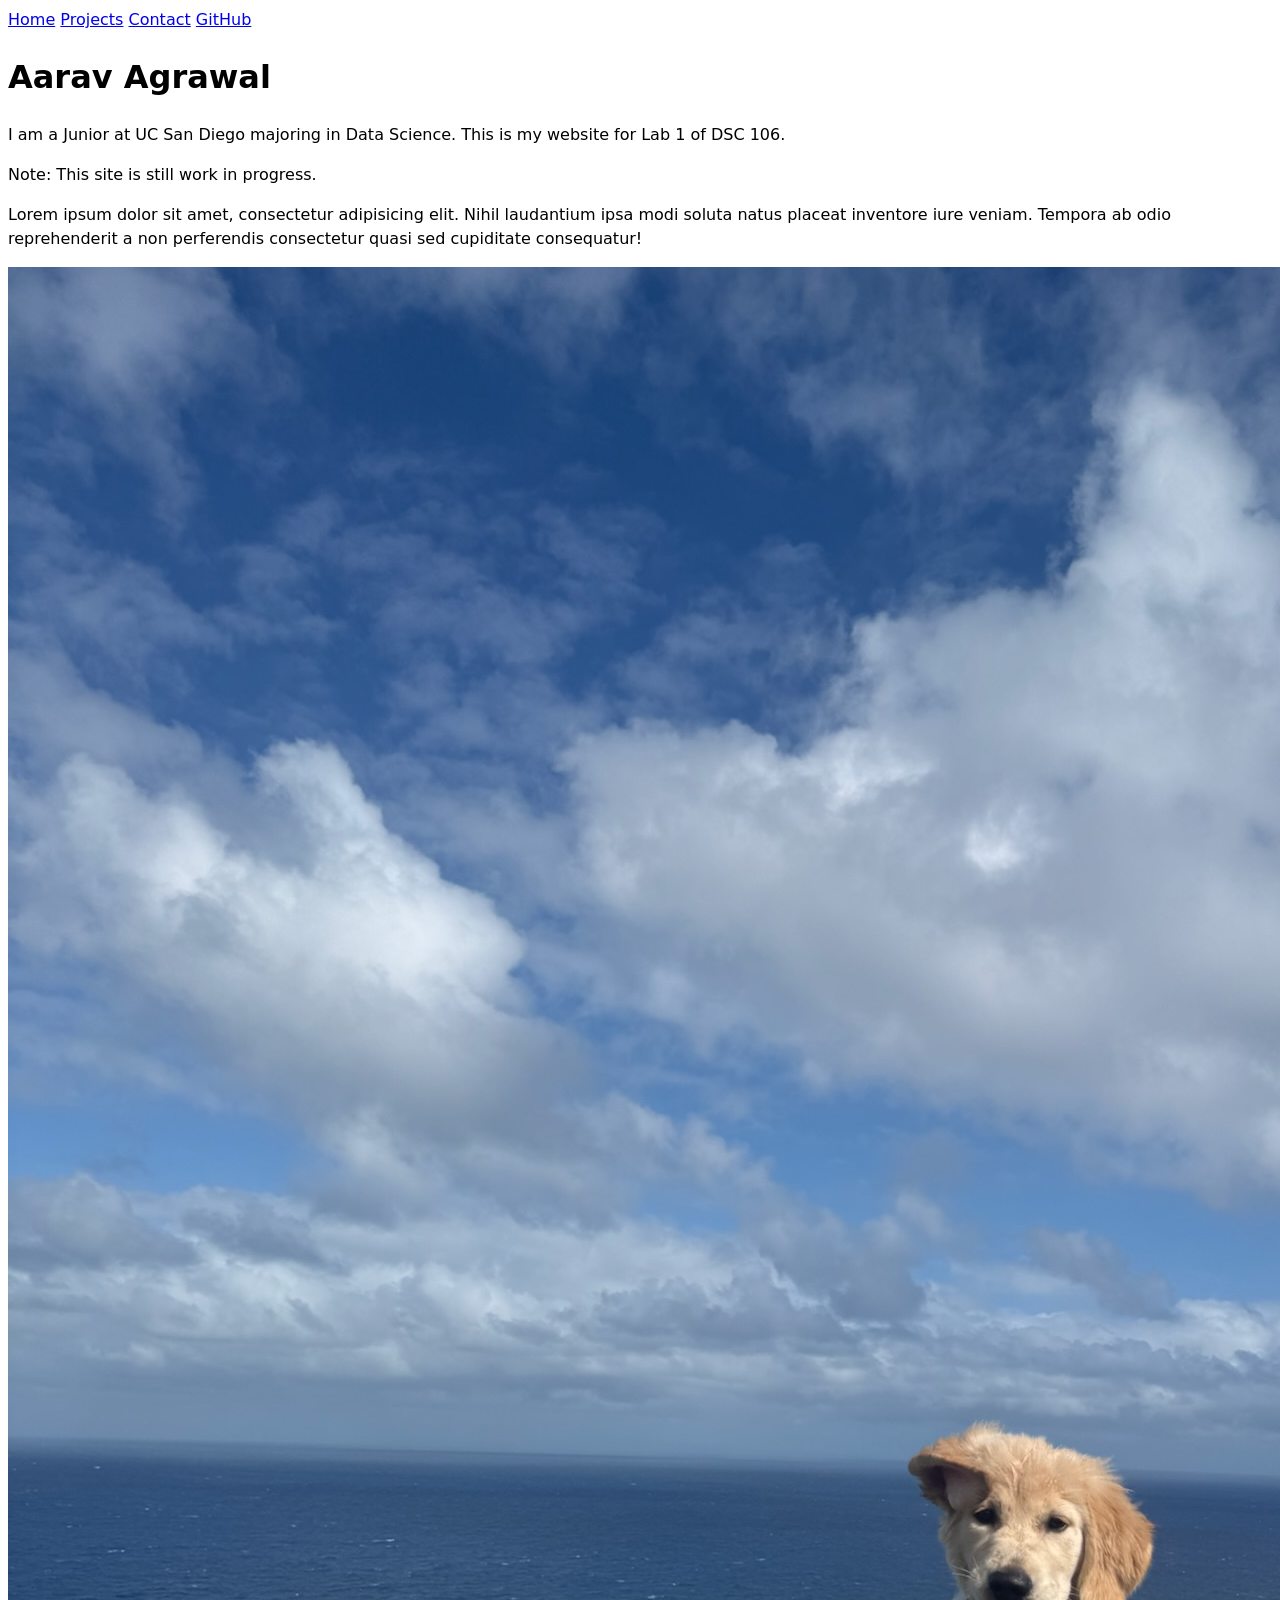
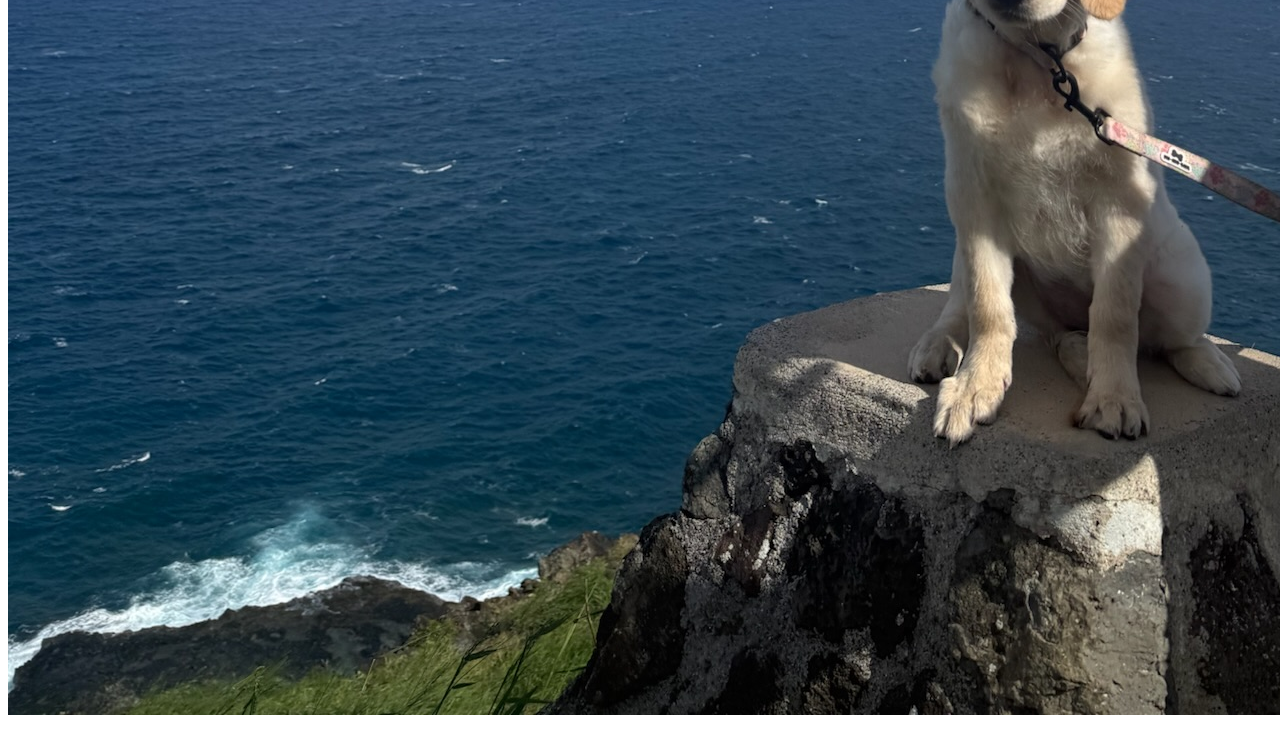
==== index.html @ 8306f496 "Rechecking nav" ====
<!DOCTYPE html>
<html lang="en">
<head>
    <meta charset="UTF-8">
    <meta name="viewport" content="width=device-width, initial-scale=1.0">
    <title>Aarav Agrawal: Personal Site and Portfolio</title>
    <link rel="stylesheet" href="styles.css">
</head>
<body>
    <nav>
        <a href=".">Home</a>
        <a href="projects/">Projects</a>
        <a href="contact/">Contact</a>
        <a href="https://github.com/aarav1335" target="_blank">GitHub</a>
    </nav>
    <h1>Aarav Agrawal</h1>
    <p>I am a Junior at UC San Diego majoring in Data Science. This is my website for Lab 1 of DSC 106.</p>
    <p>Note: This site is still work in progress.</p>
    <p>Lorem ipsum dolor sit amet, consectetur adipisicing elit. Nihil laudantium ipsa modi soluta natus placeat inventore iure veniam. Tempora ab odio reprehenderit a non perferendis consectetur quasi sed cupiditate consequatur!</p>
    <img src="images/dog.JPG" alt="A golden puppy near the ocean">
</body>
</html>
---- styles.css ----
body {
  /* Set line height to 1.5 times the font size
	   and use the OS’s UI font as the website font
	 */
  font: 100%/1.5 system-ui;
}
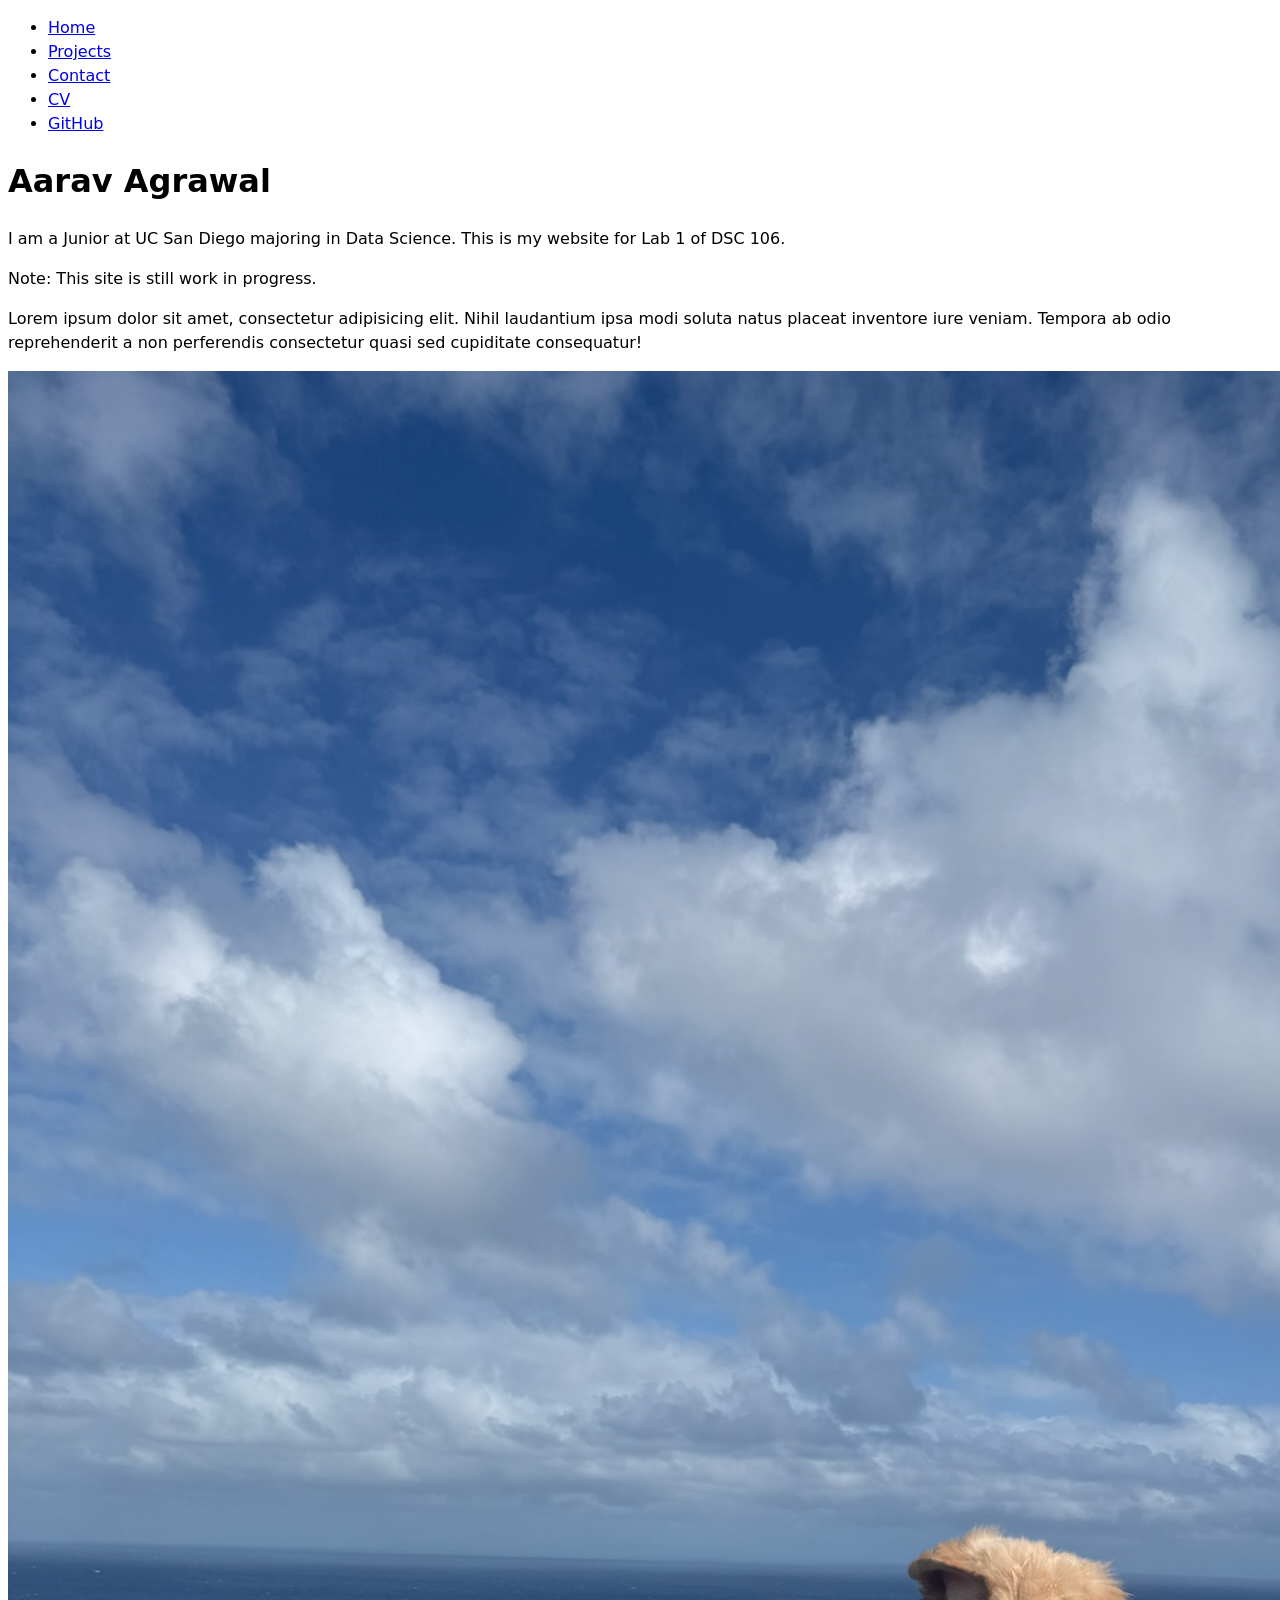
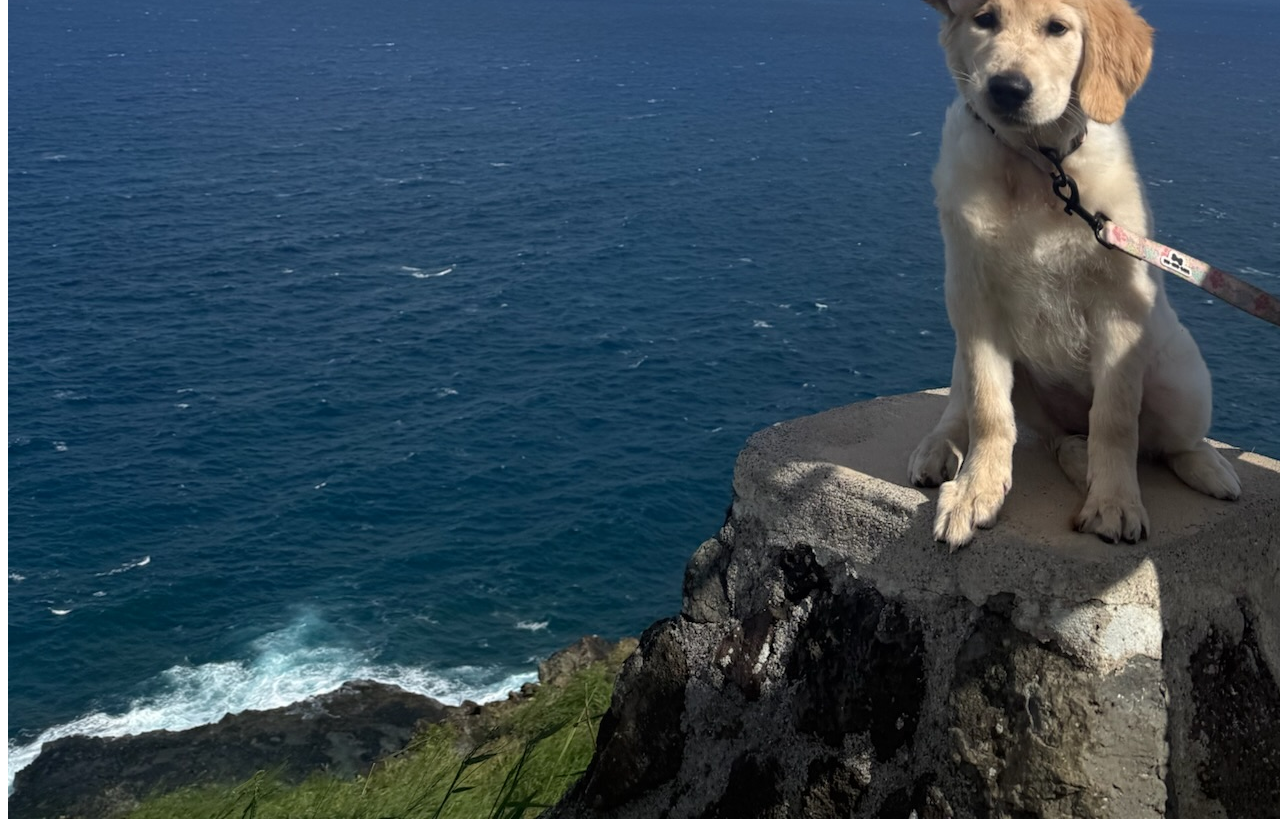
==== commit 4792c539: "Final checks" ====
--- a/index.html
+++ b/index.html
@@ -8,10 +8,13 @@
 </head>
 <body>
     <nav>
-        <a href=".">Home</a>
-        <a href="projects/">Projects</a>
-        <a href="contact/">Contact</a>
-        <a href="https://github.com/aarav1335" target="_blank">GitHub</a>
+        <ul>
+            <li><a href=".">Home</a></li>
+            <li><a href="projects/">Projects</a></li>
+            <li><a href="contact/">Contact</a></li>
+            <li><a href="CV/">CV</a></li>
+            <li><a href="https://github.com/aarav1335" target="_blank">GitHub</a></li>
+        </ul> 
     </nav>
     <h1>Aarav Agrawal</h1>
     <p>I am a Junior at UC San Diego majoring in Data Science. This is my website for Lab 1 of DSC 106.</p>
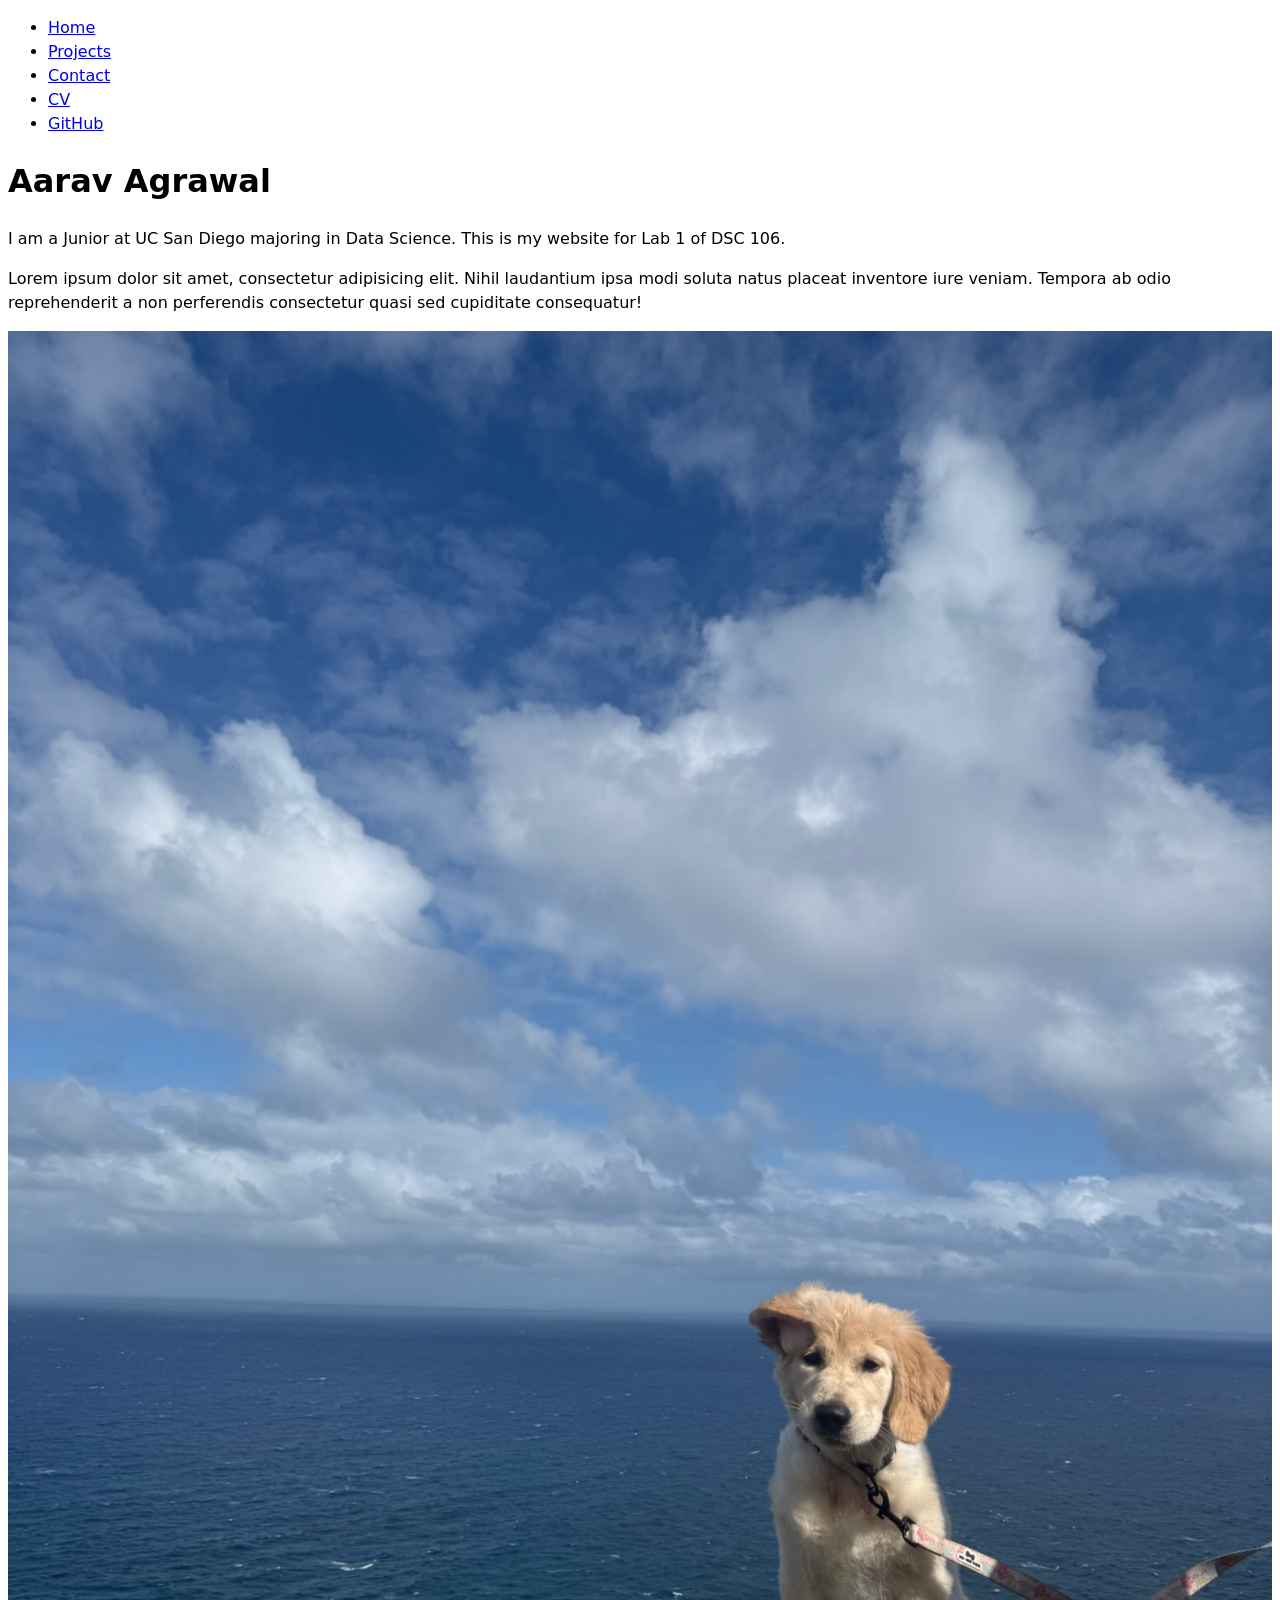
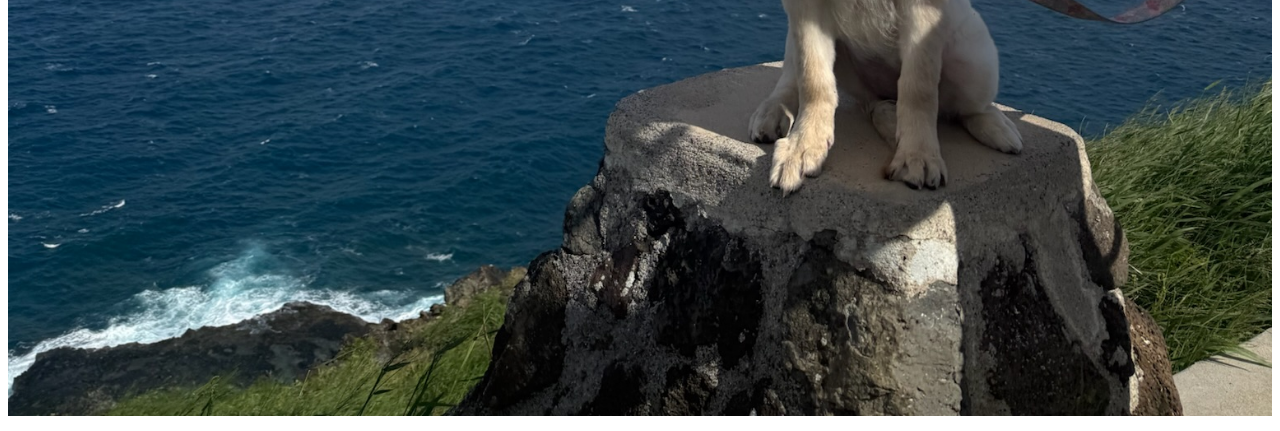
==== commit 947a32b1: "Final Websit" ====
--- a/index.html
+++ b/index.html
@@ -18,7 +18,6 @@
     </nav>
     <h1>Aarav Agrawal</h1>
     <p>I am a Junior at UC San Diego majoring in Data Science. This is my website for Lab 1 of DSC 106.</p>
-    <p>Note: This site is still work in progress.</p>
     <p>Lorem ipsum dolor sit amet, consectetur adipisicing elit. Nihil laudantium ipsa modi soluta natus placeat inventore iure veniam. Tempora ab odio reprehenderit a non perferendis consectetur quasi sed cupiditate consequatur!</p>
     <img src="images/dog.JPG" alt="A golden puppy near the ocean">
 </body>
--- a/styles.css
+++ b/styles.css
@@ -3,4 +3,7 @@
 	   and use the OS’s UI font as the website font
 	 */
   font: 100%/1.5 system-ui;
+}
+img {
+  max-width: 100%;
 }
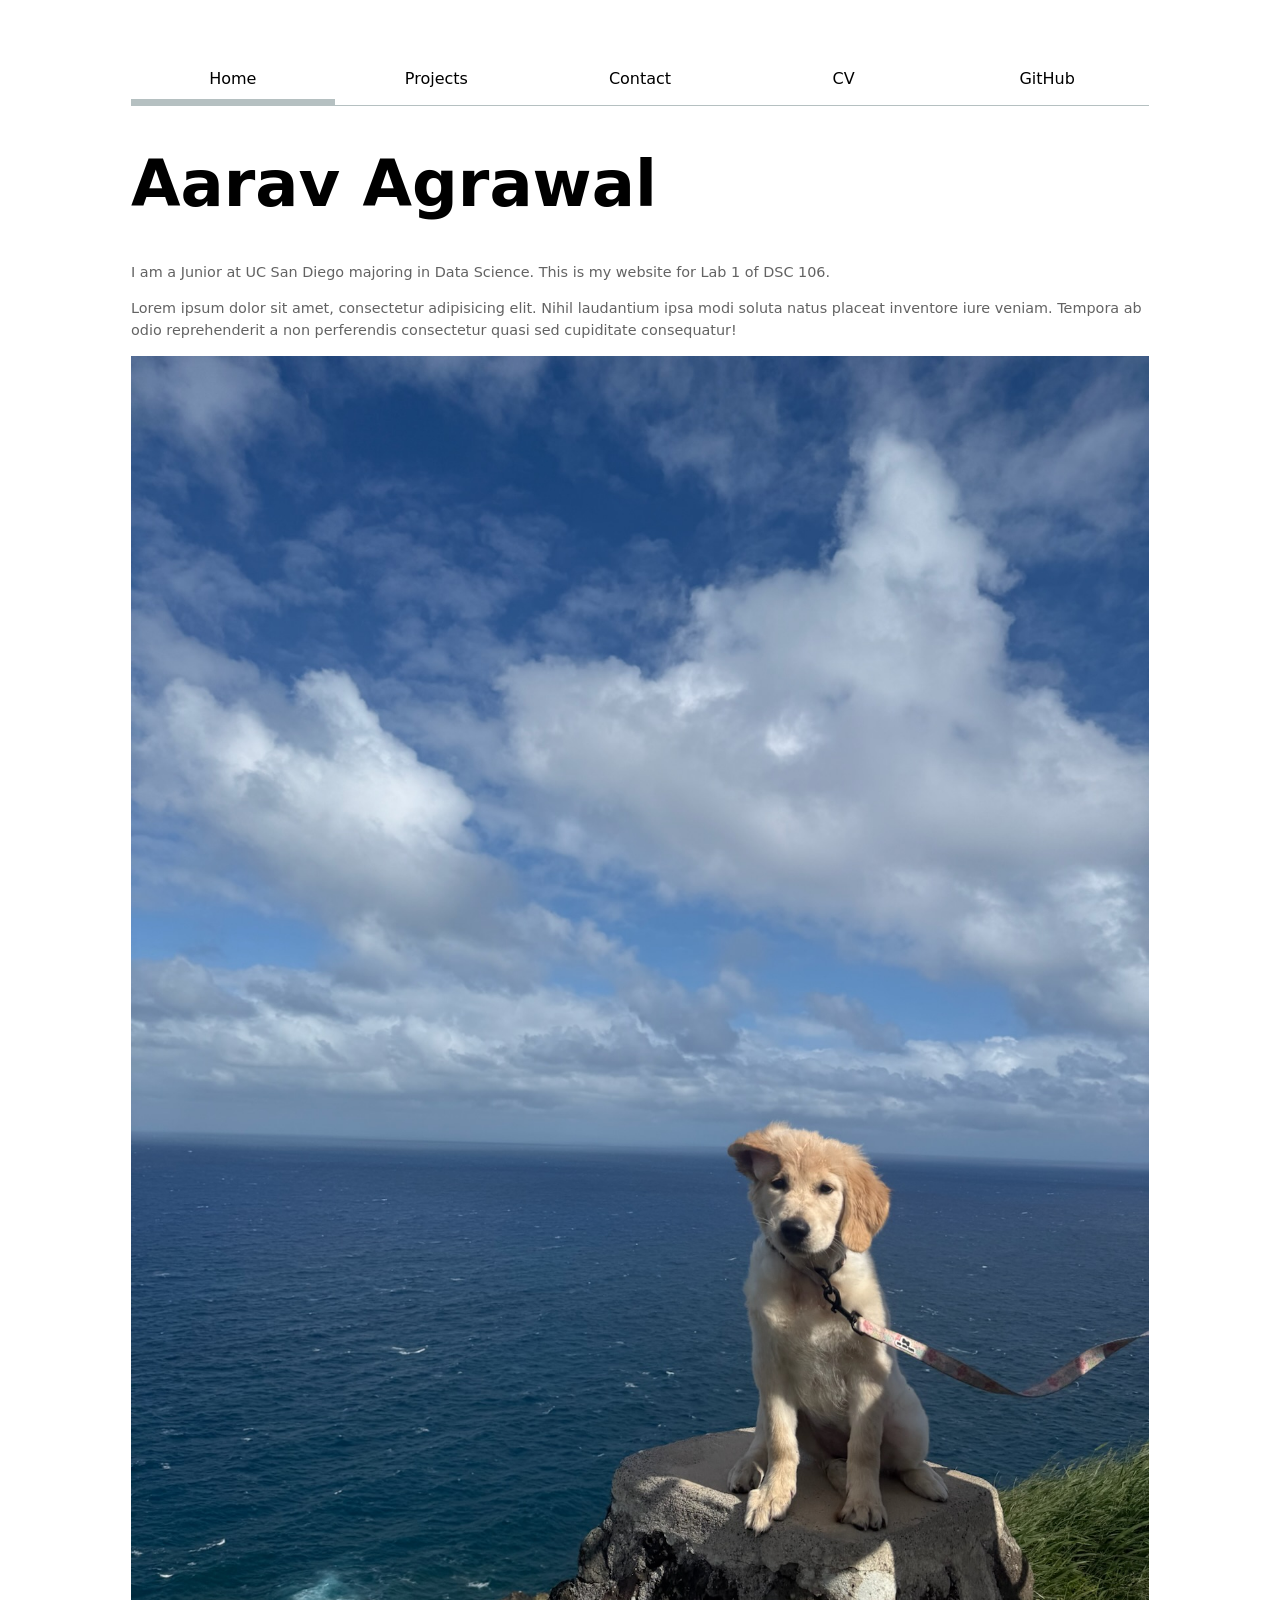
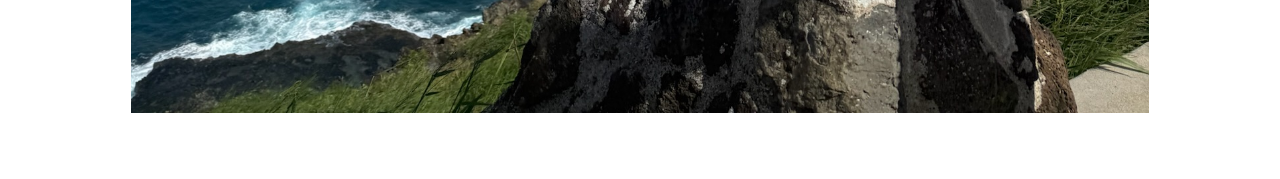
==== commit 0f5cd966: "Lab 2 submission first" ====
--- a/index.html
+++ b/index.html
@@ -9,7 +9,7 @@
 <body>
     <nav>
         <ul>
-            <li><a href=".">Home</a></li>
+            <li><a class = 'current' href=".">Home</a></li>
             <li><a href="projects/">Projects</a></li>
             <li><a href="contact/">Contact</a></li>
             <li><a href="CV/">CV</a></li>
--- a/styles.css
+++ b/styles.css
@@ -3,7 +3,98 @@
 	   and use the OS’s UI font as the website font
 	 */
   font: 100%/1.5 system-ui;
+  max-width: 100ch;
+  margin-inline: auto;
+  padding: 4%;
 }
 img {
   max-width: 100%;
+}
+nav ul {
+  display: contents;
+}
+nav li {
+  display: contents;
+}
+nav {
+  display: flex;
+  margin-bottom: 1%;
+  border-bottom-width: 1px;
+  border-bottom-style: solid;
+  border-bottom-color: oklch(80% 3% 200);
+}
+nav a {
+  flex: 1;
+  text-decoration: none;
+  color: inherit;
+  text-align: center;
+  padding: 0.5em;
+}
+a.current {
+  border-bottom-width: 0.4em;
+  border-bottom-color: oklch(80% 3% 200);
+  border-bottom-style: solid;
+  padding-bottom: 0.5em;
+}
+html {
+    --color-accent: oklch(57.547% 0.12569 239.935);
+    accent-color: var(--color-accent);
+}
+nav a:hover {
+    border-bottom: 0.4em solid var(--color-accent);
+    background-color: oklch(from var(--color-accent) 95% 5% h);
+}
+form {
+    display: grid;
+    grid-template-columns: auto 1fr;
+    gap: 1em;
+}
+label {
+    display: grid;
+    grid-template-columns: subgrid;
+    grid-column: 1 / -1;
+}
+button {
+    grid-column: 1 / -1;
+}
+.projects {
+    display: grid;
+    grid-template-columns: repeat(auto-fill, minmax(15em, 1fr));
+    gap: 1.3em;
+}
+.projects article {
+    display: grid;
+    grid-template-rows: subgrid;
+    grid-row: span 3;
+}
+.projects article h2 {
+    margin: 0;
+}
+h1 {
+    font-size: 400%;
+}
+h1, h2, h3, h4, h5, h6 {
+    line-height: 1.1;
+    text-wrap: balance;
+}
+section {
+    border-top: 1px solid oklch(80% 3% 200);
+    padding-top: 1em;
+    margin-top: 1em;
+}
+article header {
+    display: flex;
+    justify-content: space-between;
+}
+h2 {
+    font-size: 1.3em;
+    color: var(--color-accent);
+}
+h3 {
+    font-size: 1em;
+    margin-bottom: 0;
+}
+body > p {
+    color: oklch(50% 0% 0);
+    font-size: 0.9em;
 }
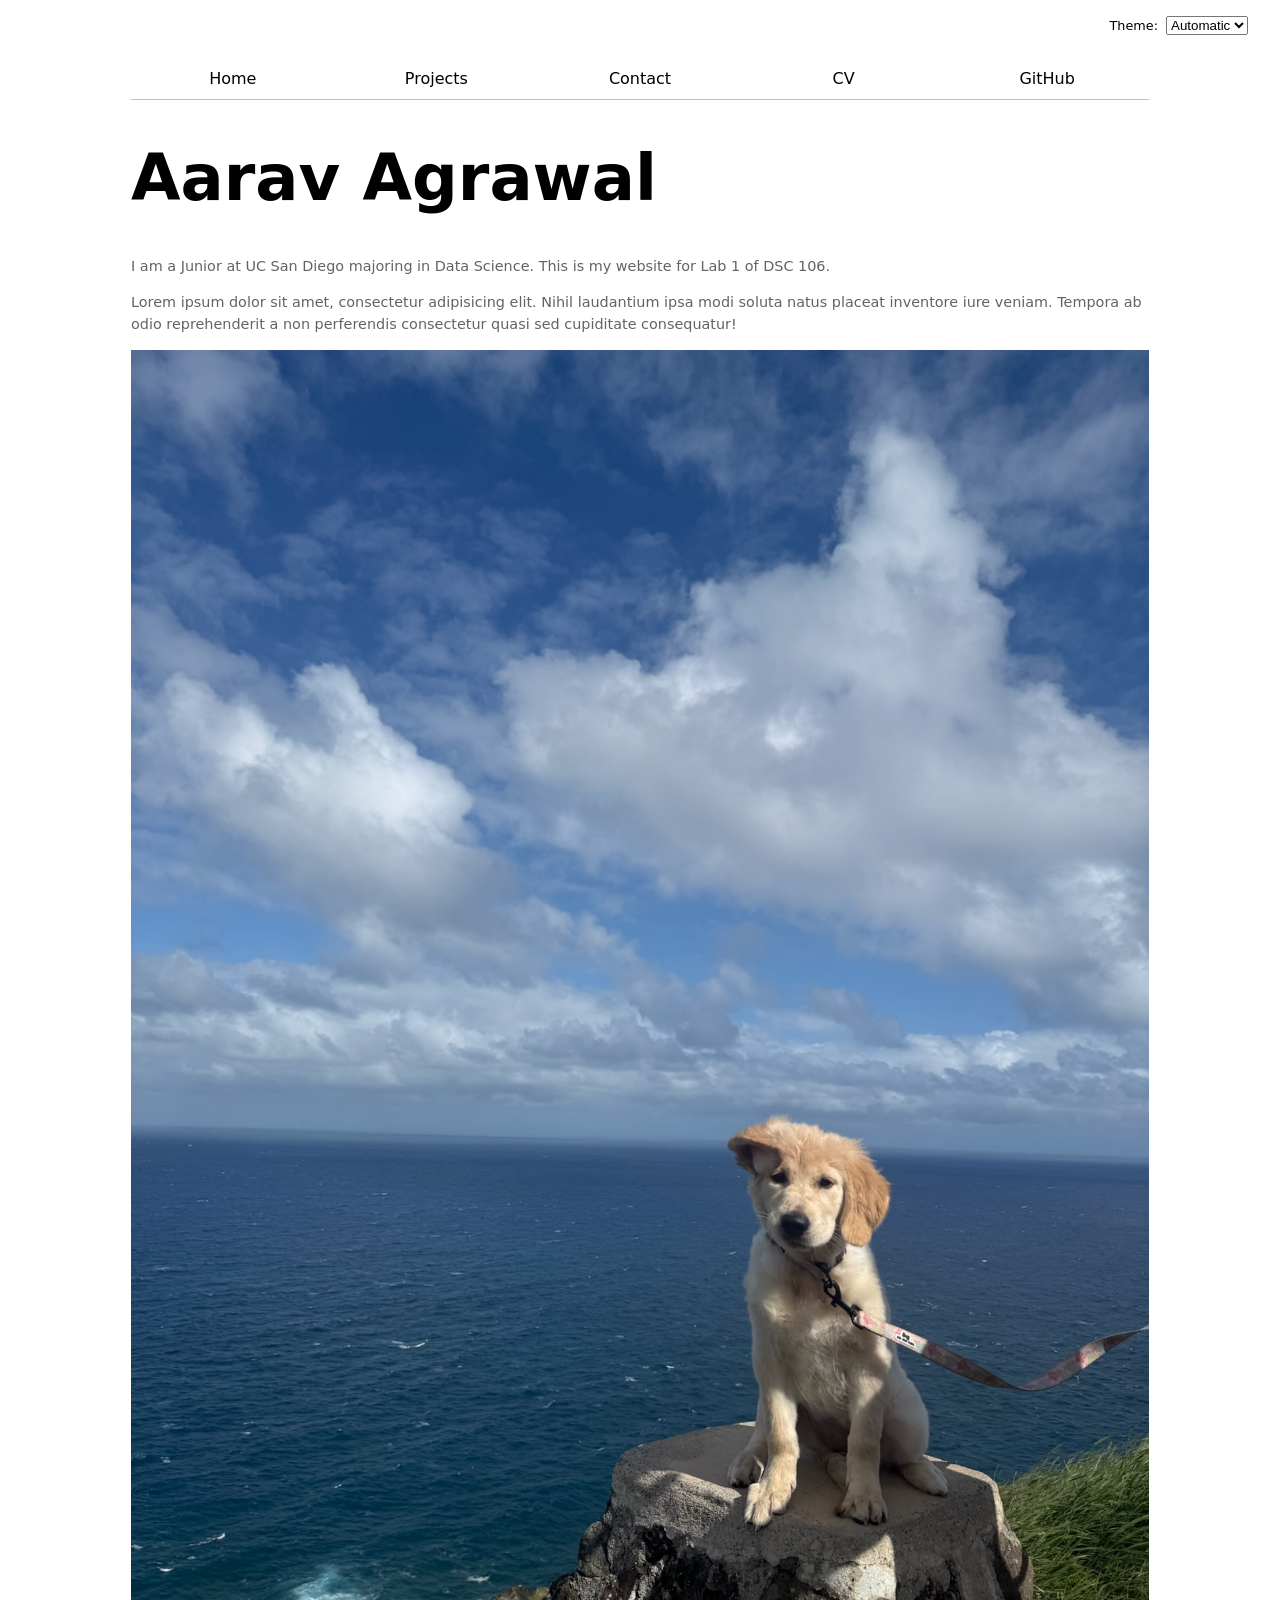
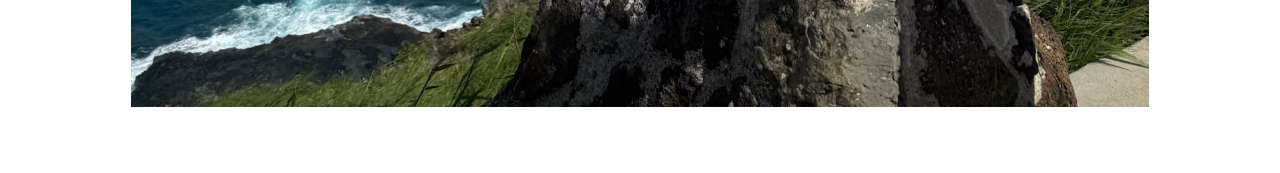
==== commit ab66266e: "Lab 3 Submission All changes according to Lab 3 Requirements" ====
--- a/index.html
+++ b/index.html
@@ -7,18 +7,10 @@
     <link rel="stylesheet" href="styles.css">
 </head>
 <body>
-    <nav>
-        <ul>
-            <li><a class = 'current' href=".">Home</a></li>
-            <li><a href="projects/">Projects</a></li>
-            <li><a href="contact/">Contact</a></li>
-            <li><a href="CV/">CV</a></li>
-            <li><a href="https://github.com/aarav1335" target="_blank">GitHub</a></li>
-        </ul> 
-    </nav>
     <h1>Aarav Agrawal</h1>
     <p>I am a Junior at UC San Diego majoring in Data Science. This is my website for Lab 1 of DSC 106.</p>
     <p>Lorem ipsum dolor sit amet, consectetur adipisicing elit. Nihil laudantium ipsa modi soluta natus placeat inventore iure veniam. Tempora ab odio reprehenderit a non perferendis consectetur quasi sed cupiditate consequatur!</p>
     <img src="images/dog.JPG" alt="A golden puppy near the ocean">
+    <script src="/global.js" type="module"></script>
 </body>
 </html>
--- a/styles.css
+++ b/styles.css
@@ -21,7 +21,8 @@
   margin-bottom: 1%;
   border-bottom-width: 1px;
   border-bottom-style: solid;
-  border-bottom-color: oklch(80% 3% 200);
+  --border-color: oklch(50% 10% 200 / 40%);
+  border-bottom-color: var(--border-color);
 }
 nav a {
   flex: 1;
@@ -42,7 +43,7 @@
 }
 nav a:hover {
     border-bottom: 0.4em solid var(--color-accent);
-    background-color: oklch(from var(--color-accent) 95% 5% h);
+    background-color: color-mix(in oklch, var(--color-accent), canvas 85%);
 }
 form {
     display: grid;
@@ -97,4 +98,19 @@
 body > p {
     color: oklch(50% 0% 0);
     font-size: 0.9em;
+}
+
+:root {
+  color-scheme: light dark;
+}
+
+.color-scheme {
+  position: absolute;
+  top: 1rem;
+  right: 2rem;
+  font-size: 80%;
+  font-family: inherit;
+  display: flex;
+  align-items: center;
+  gap: 0.5rem;
 }
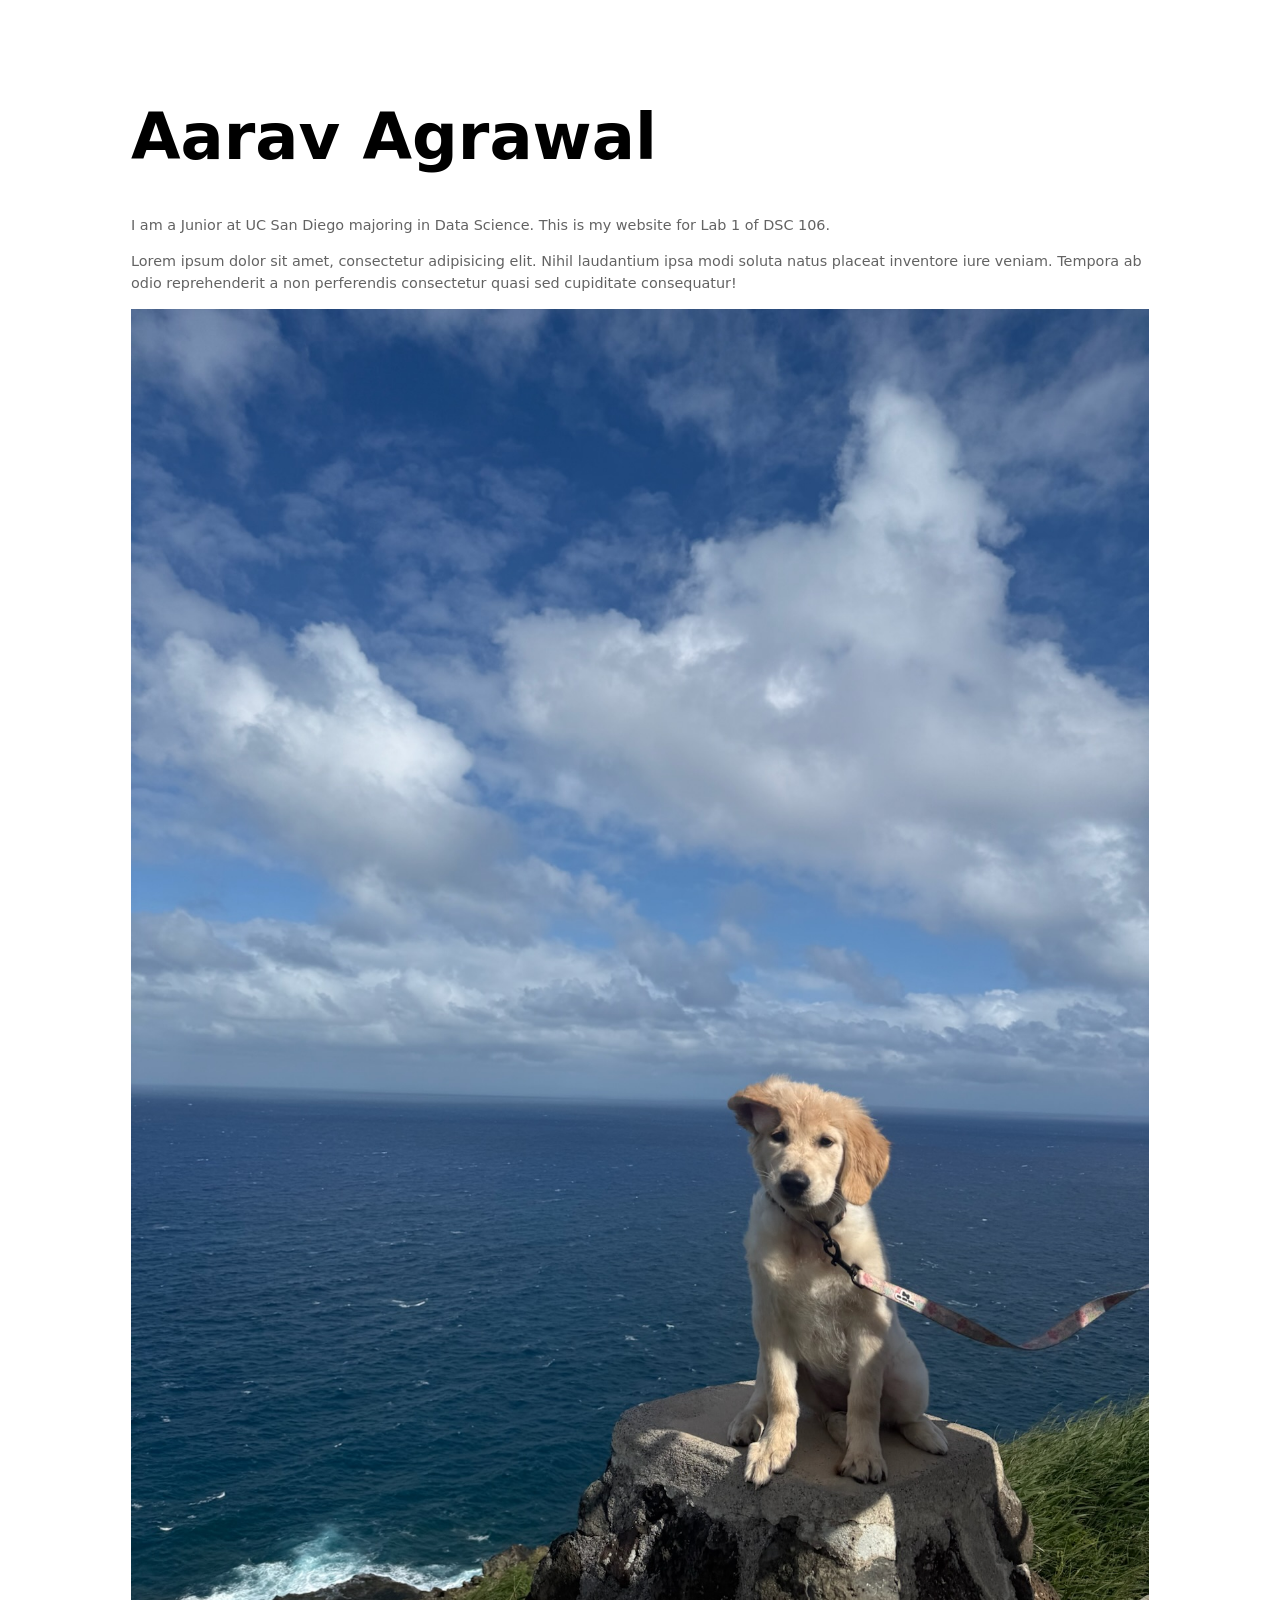
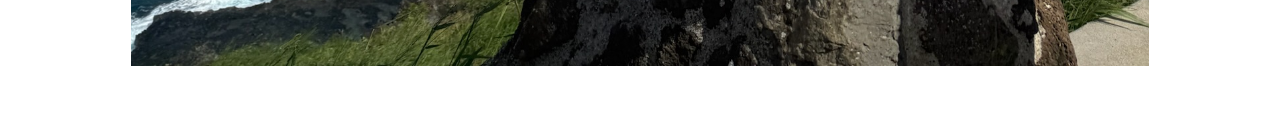
==== commit 00022307: "lab 3 correction" ====
--- a/index.html
+++ b/index.html
@@ -11,6 +11,6 @@
     <p>I am a Junior at UC San Diego majoring in Data Science. This is my website for Lab 1 of DSC 106.</p>
     <p>Lorem ipsum dolor sit amet, consectetur adipisicing elit. Nihil laudantium ipsa modi soluta natus placeat inventore iure veniam. Tempora ab odio reprehenderit a non perferendis consectetur quasi sed cupiditate consequatur!</p>
     <img src="images/dog.JPG" alt="A golden puppy near the ocean">
-    <script src="/global.js" type="module"></script>
+    <script src="/portfolio/global.js" type="module"></script>
 </body>
 </html>
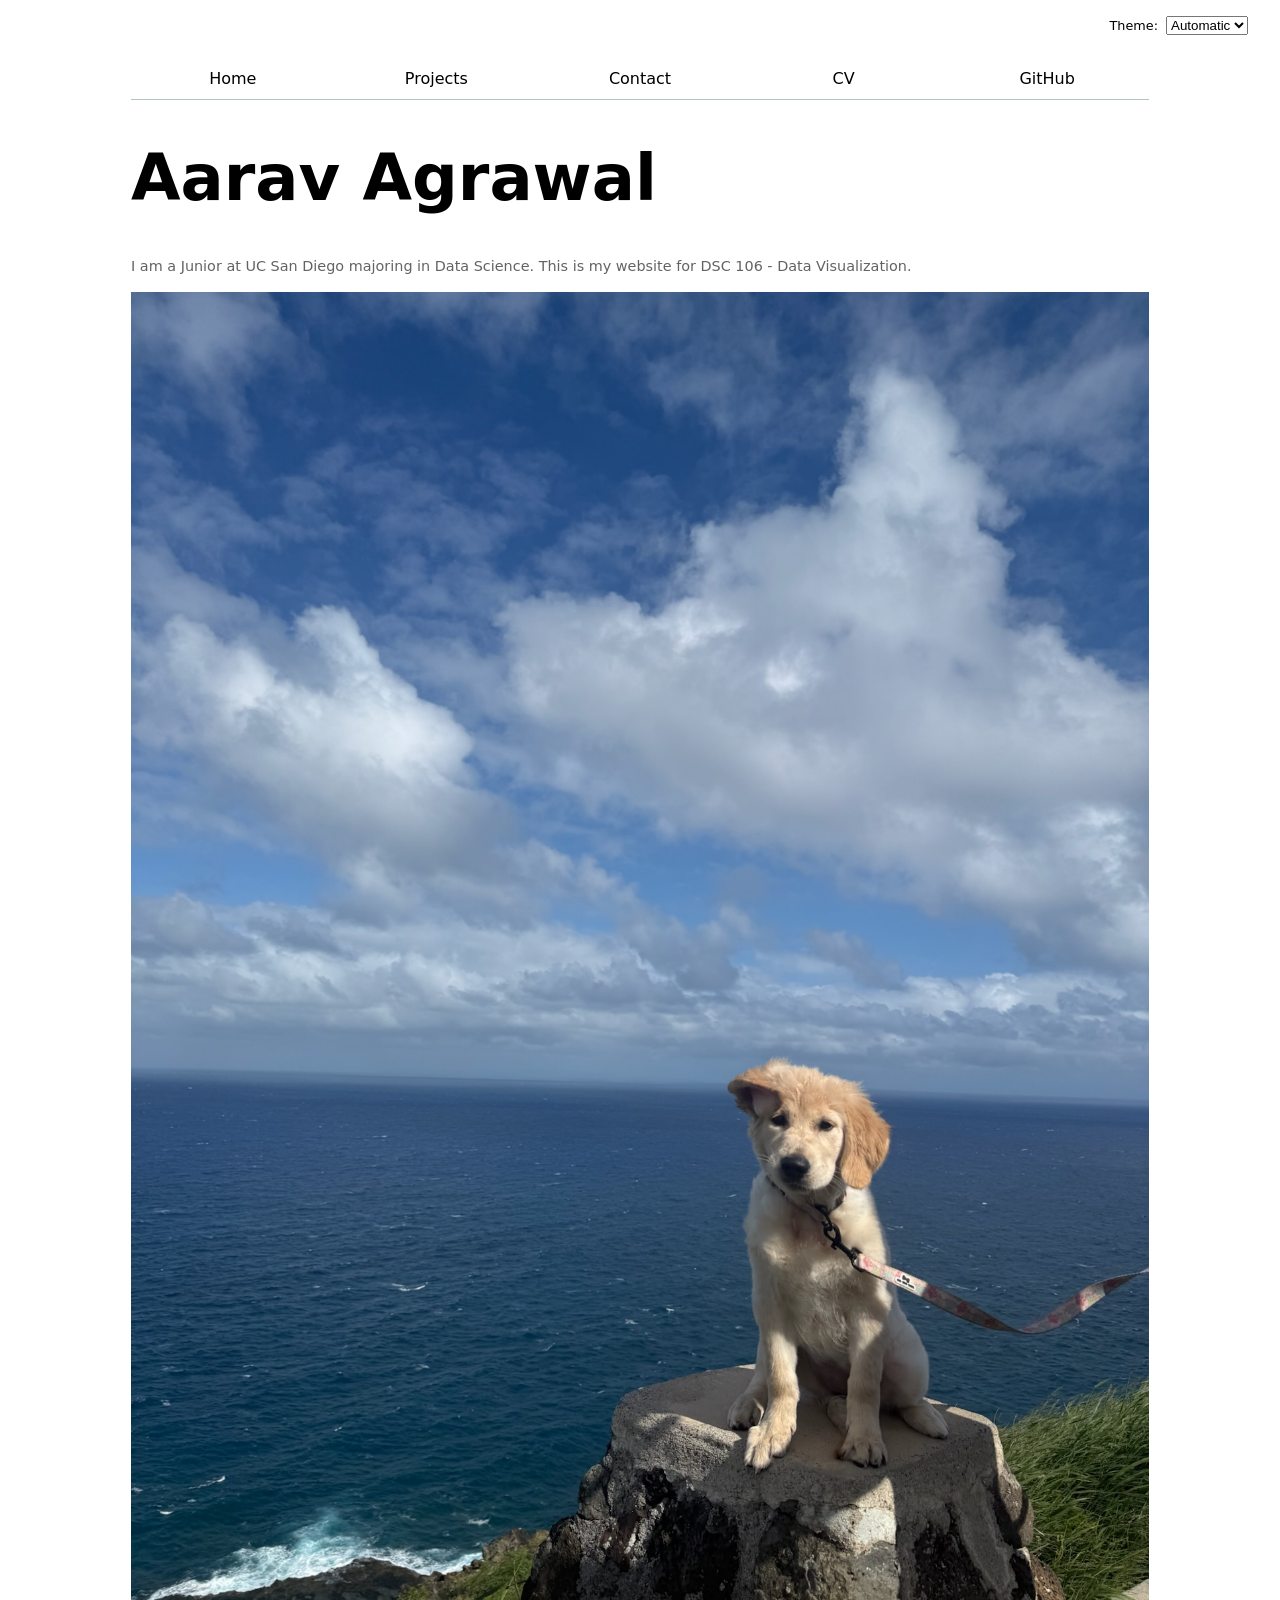
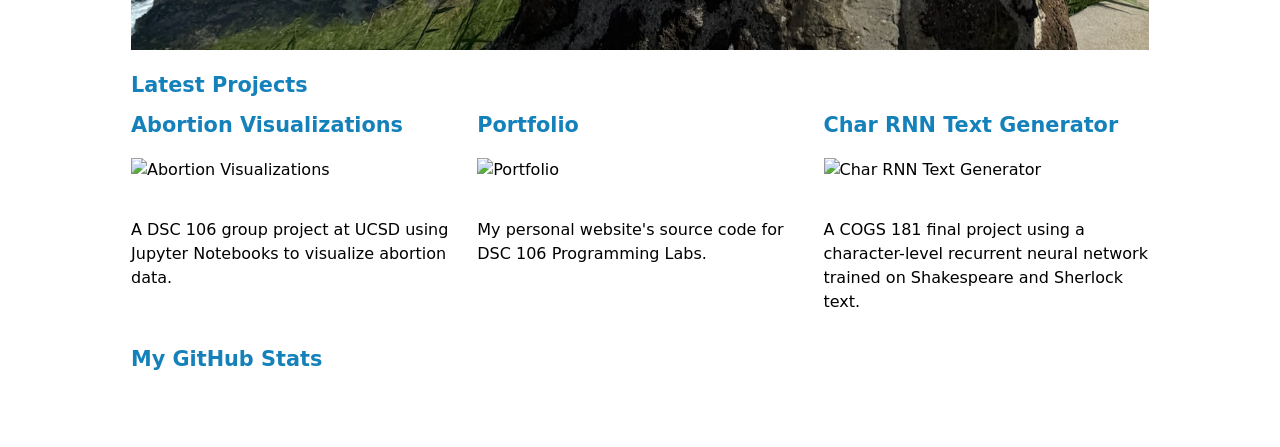
==== commit 05f929ba: "Lab 4 submission" ====
--- a/index.html
+++ b/index.html
@@ -8,9 +8,13 @@
 </head>
 <body>
     <h1>Aarav Agrawal</h1>
-    <p>I am a Junior at UC San Diego majoring in Data Science. This is my website for Lab 1 of DSC 106.</p>
-    <p>Lorem ipsum dolor sit amet, consectetur adipisicing elit. Nihil laudantium ipsa modi soluta natus placeat inventore iure veniam. Tempora ab odio reprehenderit a non perferendis consectetur quasi sed cupiditate consequatur!</p>
+    <p>I am a Junior at UC San Diego majoring in Data Science. This is my website for DSC 106 - Data Visualization.</p>
     <img src="images/dog.JPG" alt="A golden puppy near the ocean">
-    <script src="/portfolio/global.js" type="module"></script>
+    <h2>Latest Projects</h2>
+    <div class="projects"></div>
+    <h2>My GitHub Stats</h2>
+    <div id="profile-stats"></div>
+    <script src="./global.js" type="module"></script>
+    <script src="./index.js" type="module" defer></script>
 </body>
 </html>
--- a/styles.css
+++ b/styles.css
@@ -113,4 +113,23 @@
   display: flex;
   align-items: center;
   gap: 0.5rem;
+}
+
+#profile-stats dl {
+  display: grid;
+  grid-template-columns: repeat(4, 1fr);
+  gap: 1rem;
+}
+
+#profile-stats dt {
+  grid-row: 1;
+  text-transform: uppercase;
+  color: gray;
+  font-size: 0.8rem;
+}
+
+#profile-stats dd {
+  grid-row: 2;
+  margin: 0;
+  font-size: 2rem;
 }
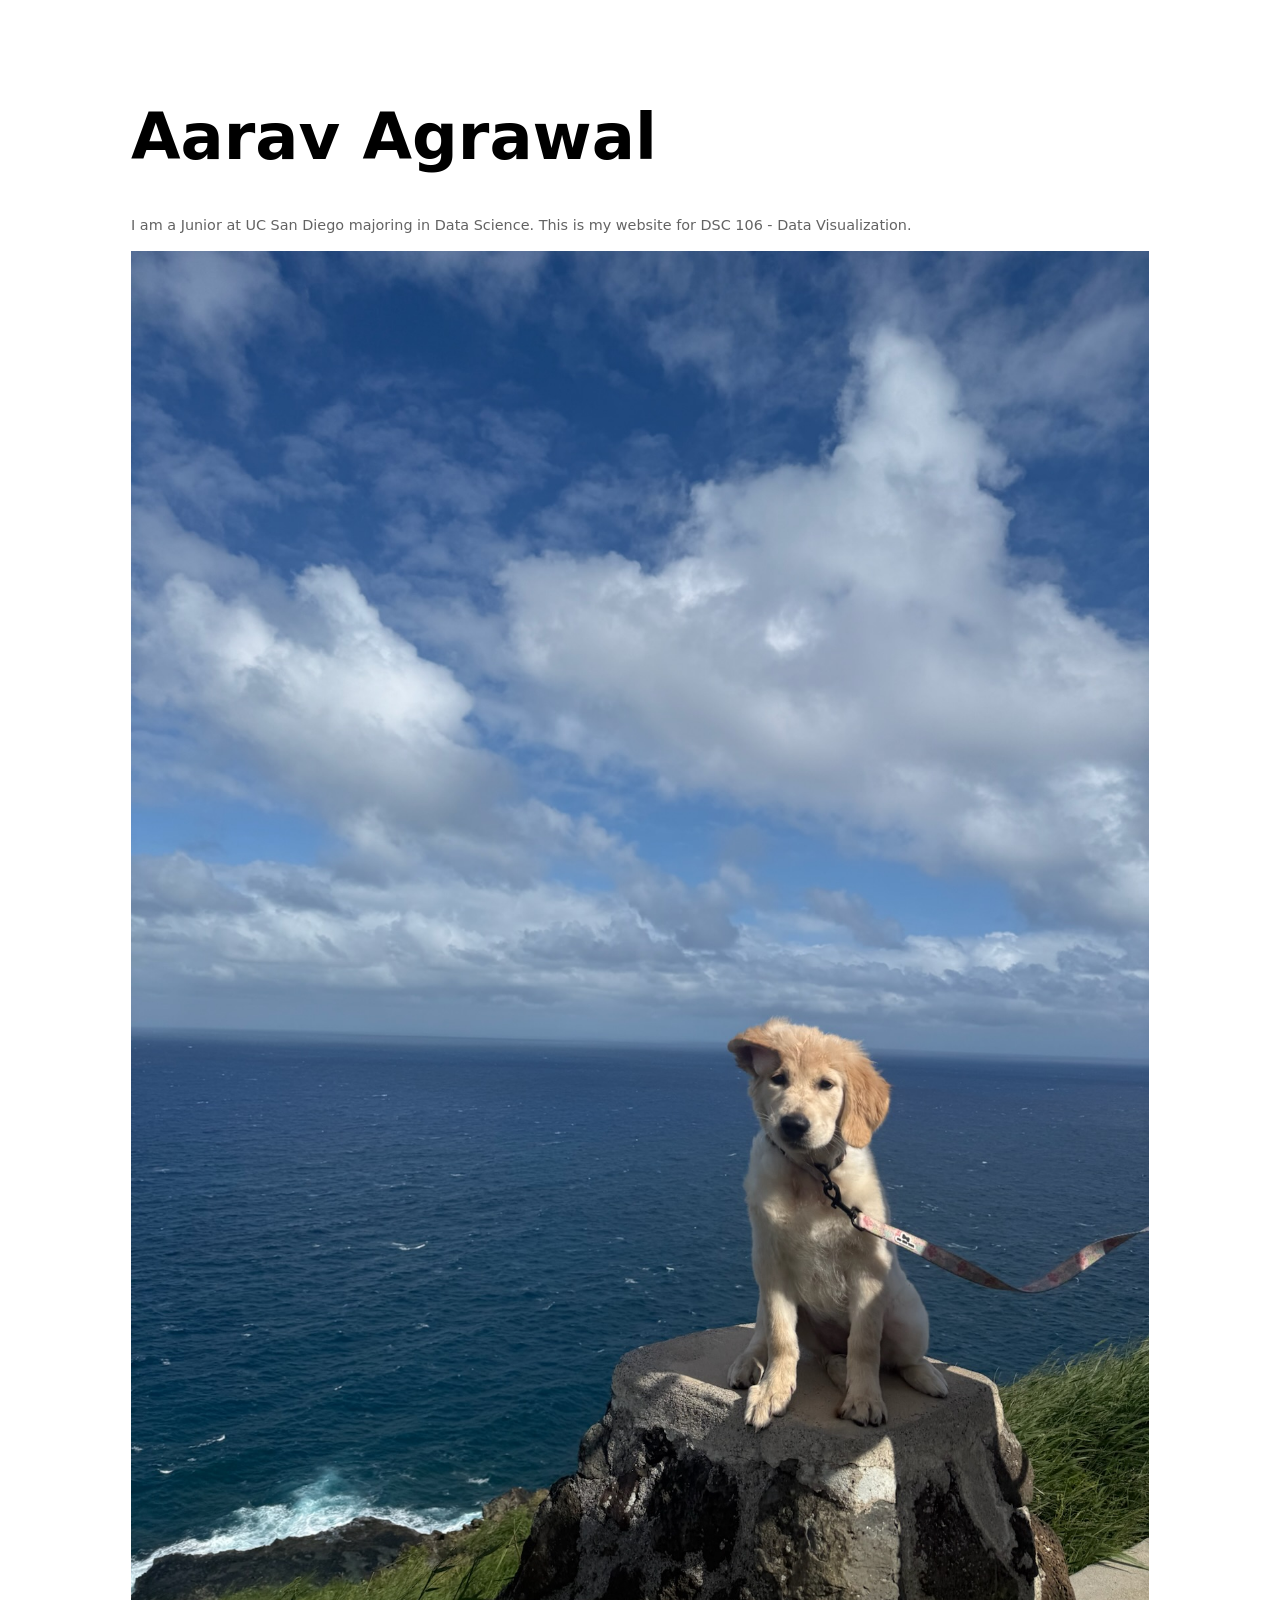
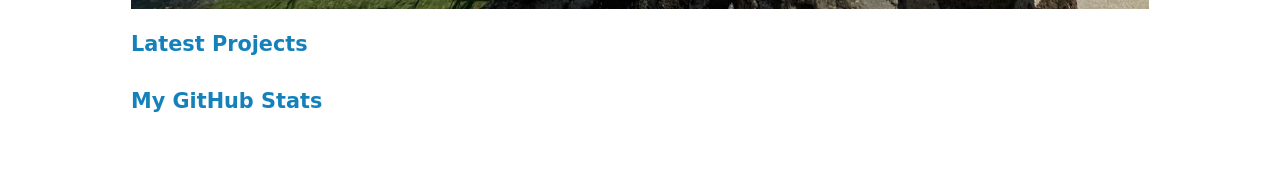
==== commit cc9b6c5d: "Lab 4 retry" ====
--- a/index.html
+++ b/index.html
@@ -14,7 +14,7 @@
     <div class="projects"></div>
     <h2>My GitHub Stats</h2>
     <div id="profile-stats"></div>
-    <script src="./global.js" type="module"></script>
-    <script src="./index.js" type="module" defer></script>
+    <script src="/portfolio/global.js" type="module"></script>
+    <script src="/portfolio/index.js" type="module" defer></script>
 </body>
 </html>
